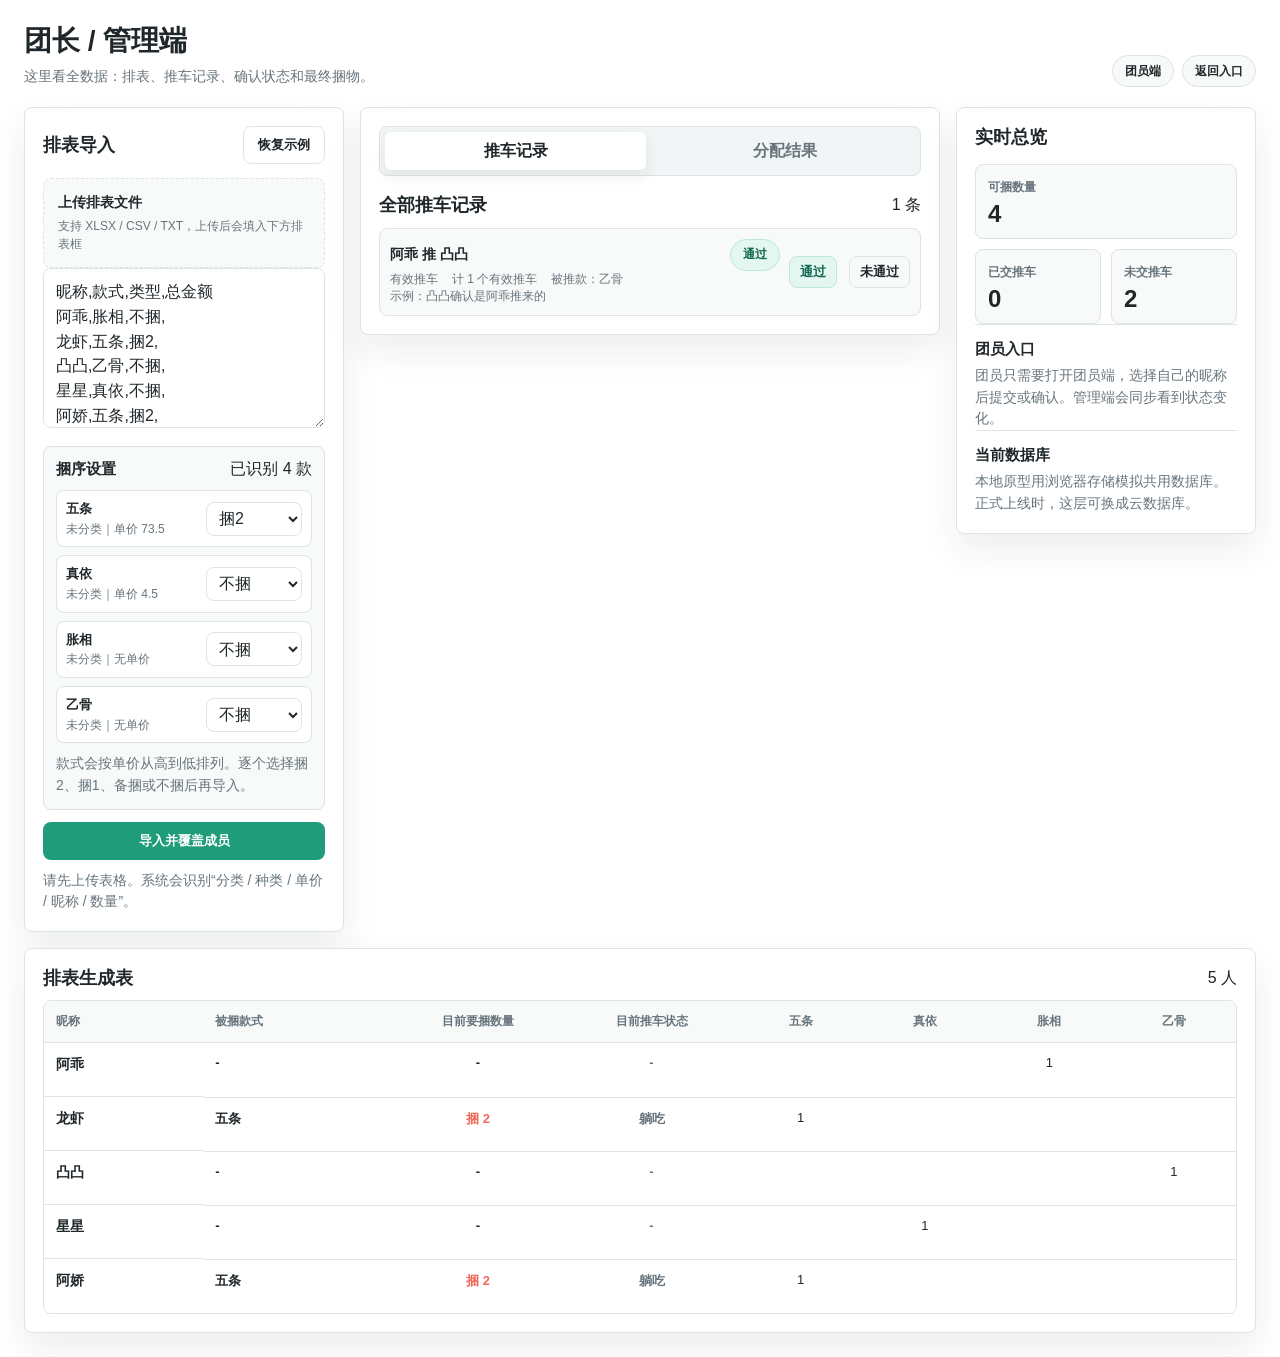
==== admin.html @ e3d5a46f "推车算捆1" ====
<!doctype html>
<html lang="zh-CN">
  <head>
    <meta charset="UTF-8" />
    <meta name="viewport" content="width=device-width, initial-scale=1.0" />
    <title>团长端 - 推车管理</title>
    <link rel="stylesheet" href="styles.css" />
  </head>
  <body>
    <div class="app-shell">
      <header class="topbar">
        <div>
          <h1>团长 / 管理端</h1>
          <p>这里看全数据：排表、推车记录、确认状态和最终捆物。</p>
        </div>
        <nav class="top-actions" aria-label="页面入口">
          <a class="ghost-link" href="member.html">团员端</a>
          <a class="ghost-link" href="index.html">返回入口</a>
        </nav>
      </header>

      <main class="admin-grid">
        <aside class="panel import-panel">
          <div class="panel-head">
            <h2>排表导入</h2>
            <button class="ghost-button" id="loadDemoBtn" type="button">恢复示例</button>
          </div>
          <label class="upload-box" for="rosterFile">
            <strong>上传排表文件</strong>
            <span id="fileName">支持 XLSX / CSV / TXT，上传后会填入下方排表框</span>
            <input id="rosterFile" type="file" accept=".xlsx,.csv,.txt,application/vnd.openxmlformats-officedocument.spreadsheetml.sheet,text/csv,text/plain" />
          </label>
          <textarea class="hidden-input" id="rosterInput" spellcheck="false"></textarea>
          <section class="keyword-panel" id="itemRulePanel" aria-label="捆序设置">
            <div class="section-title">
              <h3>捆序设置</h3>
              <span id="itemRuleSummary">上传表格后自动识别</span>
            </div>
            <div class="item-rule-list" id="itemRuleList"></div>
            <p class="hint">款式会按单价从高到低排列。逐个选择捆2、捆1、备捆或不捆后再导入。</p>
          </section>
          <button class="primary-button" id="importBtn" type="button">导入并覆盖成员</button>
          <p class="hint">请先上传表格。系统会识别“分类 / 种类 / 单价 / 昵称 / 数量”。</p>

        </aside>

        <section class="panel main-panel">
          <div class="tabs" role="tablist" aria-label="管理页切换">
            <button class="tab active" data-tab="records" type="button">推车记录</button>
            <button class="tab" data-tab="allocation" type="button">分配结果</button>
          </div>

          <section class="tab-page active" id="recordsPage">
            <div class="section-title">
              <h2>全部推车记录</h2>
              <span id="recordCount">0 条</span>
            </div>
            <div class="record-list wide-list" id="recordList"></div>
          </section>

          <section class="tab-page" id="allocationPage">
            <div class="allocation-toolbar">
              <div>
                <h2>最终捆物表</h2>
                <p>只算捆物数量，不改变原排谷优先级。</p>
              </div>
              <div class="toolbar-actions">
                <button class="ghost-button" id="copyBtn" type="button">复制结果</button>
                <button class="ghost-button" id="downloadBtn" type="button">下载 CSV</button>
              </div>
            </div>
            <div class="table-wrap">
              <table>
                <thead>
                  <tr>
                    <th>成员</th>
                    <th>吃款</th>
                    <th>捆序</th>
                    <th>有效减免</th>
                    <th>最终捆物</th>
                    <th>状态</th>
                  </tr>
                </thead>
                <tbody id="allocationBody"></tbody>
              </table>
            </div>
          </section>
        </section>

        <aside class="panel summary-panel">
          <h2>实时总览</h2>
          <div class="stat-grid">
            <div class="stat stat-wide">
              <span>可捆数量</span>
              <strong id="hotCount">0</strong>
            </div>
            <div class="stat">
              <span>已交推车</span>
              <strong id="confirmedCount">0</strong>
            </div>
            <div class="stat">
              <span>未交推车</span>
              <strong id="pendingCount">0</strong>
            </div>
          </div>

          <section class="explain">
            <h3>团员入口</h3>
            <p>团员只需要打开团员端，选择自己的昵称后提交或确认。管理端会同步看到状态变化。</p>
          </section>

          <section class="explain">
            <h3>当前数据库</h3>
            <p>本地原型用浏览器存储模拟共用数据库。正式上线时，这层可换成云数据库。</p>
          </section>
        </aside>

        <section class="panel roster-panel">
          <div class="section-title">
            <h2>排表生成表</h2>
            <span id="memberCount">0 人</span>
          </div>
          <div class="member-list" id="memberList"></div>
        </section>
      </main>
    </div>

    <div class="toast" id="toast" role="status" aria-live="polite"></div>
    <script src="db.js"></script>
    <script src="admin.js"></script>
  </body>
</html>
---- styles.css ----
:root {
  color-scheme: light;
  --bg: #ffffff;
  --surface: #ffffff;
  --surface-strong: #f7faf9;
  --ink: #20272b;
  --muted: #68747c;
  --line: #dce5e3;
  --mint: #1f9d7a;
  --mint-soft: #e4f6f0;
  --coral: #ef6a5b;
  --coral-soft: #fff0ed;
  --lavender-soft: #f1edff;
  --gray-soft: #f2f5f5;
  --shadow: 0 16px 36px rgba(26, 42, 51, 0.08);
  --radius: 8px;
}

* {
  box-sizing: border-box;
}

body {
  margin: 0;
  min-width: 320px;
  background: var(--bg);
  color: var(--ink);
  font-family:
    "Microsoft YaHei UI", "Microsoft YaHei", "PingFang SC", "Noto Sans CJK SC",
    Arial, sans-serif;
}

a {
  color: inherit;
  text-decoration: none;
}

button,
input,
select,
textarea {
  font: inherit;
}

button {
  cursor: pointer;
}

h1,
h2,
h3,
p {
  margin: 0;
}

h1 {
  font-size: 28px;
  line-height: 1.2;
  font-weight: 800;
}

h2 {
  font-size: 18px;
  line-height: 1.3;
}

h3 {
  font-size: 15px;
  line-height: 1.35;
}

.entry-shell,
.app-shell {
  min-height: 100vh;
  padding: 24px;
}

.entry-shell {
  max-width: 1040px;
  margin: 0 auto;
  display: grid;
  align-content: center;
  gap: 22px;
}

.entry-hero,
.topbar {
  display: flex;
  align-items: flex-end;
  justify-content: space-between;
  gap: 20px;
}

.entry-hero p,
.topbar p,
.allocation-toolbar p,
.hint,
.explain p,
.entry-card small,
.summary-card p {
  color: var(--muted);
  font-size: 14px;
  line-height: 1.55;
}

.entry-hero p,
.topbar p {
  margin-top: 8px;
}

.entry-grid {
  display: grid;
  grid-template-columns: 1fr 1fr;
  gap: 16px;
}

.entry-card {
  display: grid;
  gap: 12px;
  min-height: 220px;
  align-content: start;
  border: 1px solid var(--line);
  border-radius: var(--radius);
  background: var(--surface);
  box-shadow: var(--shadow);
  padding: 24px;
}

.entry-card strong {
  font-size: 24px;
}

.entry-icon {
  display: inline-grid;
  place-items: center;
  width: 48px;
  height: 48px;
  border-radius: var(--radius);
  color: #fff;
  font-weight: 900;
}

.entry-card.admin .entry-icon {
  background: var(--mint);
}

.entry-card.member .entry-icon {
  background: var(--coral);
}

.topbar {
  margin: 0 auto 20px;
  max-width: 1440px;
}

.compact-shell .topbar {
  max-width: 980px;
}

.top-actions,
.rule-strip {
  display: flex;
  flex-wrap: wrap;
  justify-content: flex-end;
  gap: 8px;
}

.ghost-link,
.rule-strip span,
.tag,
.status {
  display: inline-flex;
  align-items: center;
  min-height: 32px;
  border-radius: 999px;
  padding: 6px 12px;
  border: 1px solid var(--line);
  background: var(--surface-strong);
  color: var(--ink);
  font-size: 12px;
  font-weight: 800;
  white-space: nowrap;
}

.admin-grid {
  display: grid;
  grid-template-columns: minmax(260px, 320px) minmax(560px, 1fr) minmax(240px, 300px);
  gap: 16px;
  max-width: 1440px;
  margin: 0 auto;
  align-items: start;
}

.member-grid {
  display: grid;
  grid-template-columns: minmax(260px, 340px) minmax(420px, 1fr);
  gap: 16px;
  max-width: 980px;
  margin: 0 auto;
  align-items: start;
}

.panel {
  border: 1px solid var(--line);
  border-radius: var(--radius);
  background: var(--surface);
  box-shadow: var(--shadow);
  padding: 18px;
}

.main-panel {
  min-width: 0;
}

.panel-head,
.section-title,
.allocation-toolbar,
.toolbar-actions,
.record-top,
.record-meta,
.record-actions {
  display: flex;
  align-items: center;
  justify-content: space-between;
  gap: 12px;
}

.field {
  display: grid;
  gap: 7px;
}

.upload-box,
.keyword-panel,
.proof-upload {
  margin-top: 14px;
}

.upload-box,
.proof-upload {
  position: relative;
  display: grid;
  gap: 6px;
  border: 1px dashed var(--line);
  border-radius: var(--radius);
  background: var(--surface-strong);
  padding: 14px;
  cursor: pointer;
}

.upload-box strong,
.proof-upload strong {
  font-size: 14px;
  line-height: 1.35;
}

.upload-box span,
.proof-upload span {
  color: var(--muted);
  font-size: 12px;
  line-height: 1.45;
}

.upload-box input,
.proof-upload input {
  position: absolute;
  inset: 0;
  opacity: 0;
  cursor: pointer;
}

.proof-upload.wide {
  grid-column: 1 / -1;
  margin-top: 0;
}

.is-hidden {
  display: none;
}

.keyword-panel {
  border: 1px solid var(--line);
  border-radius: var(--radius);
  background: var(--surface-strong);
  padding: 12px;
}

.keyword-grid {
  display: grid;
  grid-template-columns: 1fr;
  gap: 10px;
  margin-top: 10px;
}

.item-rule-list {
  display: grid;
  gap: 8px;
  margin-top: 10px;
  max-height: 280px;
  overflow: auto;
}

.item-rule-row {
  display: grid;
  grid-template-columns: minmax(0, 1fr) 96px;
  gap: 8px;
  align-items: center;
  border: 1px solid var(--line);
  border-radius: var(--radius);
  background: #fff;
  padding: 9px;
}

.item-rule-row strong {
  display: block;
  font-size: 13px;
  line-height: 1.35;
}

.item-rule-row span {
  display: block;
  margin-top: 3px;
  color: var(--muted);
  font-size: 12px;
  line-height: 1.4;
}

.item-rule-row select {
  min-height: 34px;
  padding: 0 8px;
}

.field span {
  color: var(--muted);
  font-size: 12px;
  font-weight: 800;
}

textarea,
input,
select {
  width: 100%;
  border: 1px solid var(--line);
  border-radius: var(--radius);
  background: #fff;
  color: var(--ink);
  outline: none;
  transition:
    border-color 160ms ease,
    box-shadow 160ms ease;
}

textarea {
  min-height: 160px;
  resize: vertical;
  padding: 11px 12px;
  line-height: 1.55;
}

input,
select {
  min-height: 42px;
  padding: 0 12px;
}

textarea:focus,
input:focus,
select:focus {
  border-color: var(--mint);
  box-shadow: 0 0 0 3px rgba(31, 157, 122, 0.12);
}

.primary-button,
.ghost-button,
.mini-button {
  min-height: 38px;
  border-radius: var(--radius);
  border: 1px solid transparent;
  padding: 0 14px;
  font-size: 13px;
  font-weight: 800;
}

.primary-button {
  width: 100%;
  margin-top: 12px;
  background: var(--mint);
  color: #fff;
}

.ghost-button {
  background: #fff;
  border-color: var(--line);
  color: var(--ink);
}

.mini-button {
  min-height: 32px;
  padding: 0 10px;
  background: var(--surface-strong);
  border-color: var(--line);
  color: var(--ink);
}

.mini-button.confirm {
  background: var(--mint-soft);
  border-color: #bfe8dc;
  color: #12664f;
}

.mini-button.reject {
  background: var(--coral-soft);
  border-color: #ffd1ca;
  color: #9f3227;
}

.hint {
  margin-top: 10px;
}

.member-section,
.summary-panel section,
.member-grid .panel:nth-child(n + 3) {
  margin-top: 0;
}

.roster-panel {
  grid-column: 1 / -1;
}

.member-list,
.record-list {
  display: grid;
  gap: 8px;
  margin-top: 10px;
}

.member-group {
  display: grid;
  gap: 8px;
}

.member-group + .member-group {
  margin-top: 12px;
}

.member-group-title {
  display: flex;
  align-items: center;
  justify-content: space-between;
  gap: 8px;
  padding-top: 4px;
}

.member-group-title small {
  color: var(--muted);
  font-size: 12px;
  font-weight: 800;
}

.roster-sheet-wrap {
  overflow: auto;
  border: 1px solid var(--line);
  border-radius: var(--radius);
}

.roster-sheet {
  min-width: 1180px;
  table-layout: auto;
}

.roster-sheet th {
  vertical-align: middle;
}

.roster-sheet th small {
  margin-left: 8px;
  color: var(--muted);
  font-size: 12px;
  font-weight: 800;
}

.roster-sheet td {
  vertical-align: top;
  height: 54px;
}

.roster-matrix th,
.roster-matrix td {
  min-width: 86px;
  text-align: center;
}

.roster-matrix th:first-child,
.roster-matrix td:first-child {
  min-width: 110px;
  text-align: left;
}

.roster-matrix th:nth-child(2),
.roster-matrix td:nth-child(2) {
  min-width: 130px;
  text-align: left;
}

.roster-matrix th:nth-child(3),
.roster-matrix td:nth-child(3) {
  min-width: 120px;
  text-align: center;
}

.roster-matrix th:nth-child(4),
.roster-matrix td:nth-child(4) {
  min-width: 120px;
  text-align: center;
}

.name-cell {
  display: grid;
  gap: 5px;
}

.name-cell strong {
  font-size: 14px;
  line-height: 1.3;
}

.name-cell .tag {
  width: fit-content;
  min-height: 24px;
  padding: 3px 8px;
}

.name-cell em {
  width: fit-content;
  font-style: normal;
  font-size: 12px;
  font-weight: 900;
}

.amount-cell,
.quantity-cell,
.bundle-cell,
.push-status-cell {
  font-variant-numeric: tabular-nums;
}

.bundle-cell,
.push-status-cell {
  font-weight: 900;
}

.hot-reason-cell {
  color: var(--ink);
  font-weight: 800;
  white-space: normal;
}

.push-status-cell {
  color: var(--muted);
}

.sheet-person {
  display: grid;
  gap: 4px;
}

.sheet-person strong {
  font-size: 14px;
  line-height: 1.35;
}

.sheet-person span,
.sheet-empty {
  color: var(--muted);
  font-size: 12px;
  line-height: 1.4;
}

.sheet-person em {
  width: fit-content;
  font-style: normal;
  font-size: 12px;
  font-weight: 900;
}

.member-row,
.record-card,
.summary-card {
  border: 1px solid var(--line);
  border-radius: var(--radius);
  background: var(--surface-strong);
  padding: 10px;
}

.member-row {
  display: flex;
  align-items: center;
  justify-content: space-between;
  gap: 8px;
}

.member-main {
  min-width: 0;
}

.member-main strong,
.record-top strong,
.summary-card strong {
  display: block;
  font-size: 14px;
  line-height: 1.35;
}

.member-main span,
.record-card p,
.record-meta {
  color: var(--muted);
  font-size: 12px;
  line-height: 1.45;
}

.tag.hot {
  background: var(--coral-soft);
  border-color: #ffd1ca;
  color: #a33b30;
}

.tag.bind-one {
  background: #fff8df;
  border-color: #f2df9d;
  color: #76600f;
}

.tag.backup {
  background: var(--lavender-soft);
  border-color: #d9d1ff;
  color: #5b4fc7;
}

.tag.cold {
  background: var(--mint-soft);
  border-color: #cceee4;
  color: #12664f;
}

.tag.normal {
  background: #eef1f7;
  border-color: #dde2ee;
  color: #475067;
}

.tabs {
  display: grid;
  grid-template-columns: 1fr 1fr;
  gap: 8px;
  margin-bottom: 18px;
  padding: 5px;
  border: 1px solid var(--line);
  border-radius: var(--radius);
  background: var(--gray-soft);
}

.tab {
  min-height: 38px;
  border: 0;
  border-radius: 6px;
  background: transparent;
  color: var(--muted);
  font-weight: 850;
}

.tab.active {
  background: #fff;
  color: var(--ink);
  box-shadow: 0 6px 16px rgba(21, 40, 45, 0.08);
}

.tab-page {
  display: none;
}

.tab-page.active {
  display: block;
}

.form-grid {
  display: grid;
  grid-template-columns: repeat(2, minmax(0, 1fr));
  gap: 12px;
}

.field.wide {
  grid-column: 1 / -1;
}

.record-card {
  display: grid;
  gap: 9px;
}

.record-row-card {
  grid-template-columns: minmax(0, 1fr) auto;
  align-items: center;
}

.record-actions {
  justify-content: flex-start;
  flex-wrap: wrap;
}

.record-meta-inline {
  justify-content: flex-start;
  flex-wrap: wrap;
  gap: 14px;
}

.status.pending {
  background: #fff8df;
  border-color: #f2df9d;
  color: #76600f;
}

.status.confirmed {
  background: var(--mint-soft);
  border-color: #bfe8dc;
  color: #12664f;
}

.status.invalid {
  background: #eef1f7;
  border-color: #dde2ee;
  color: #475067;
}

.status.disputed {
  background: var(--lavender-soft);
  border-color: #d9d1ff;
  color: #5b4fc7;
}

.table-wrap {
  overflow: auto;
  border: 1px solid var(--line);
  border-radius: var(--radius);
  margin-top: 14px;
}

table {
  width: 100%;
  border-collapse: collapse;
  min-width: 620px;
  background: #fff;
}

th,
td {
  border-bottom: 1px solid var(--line);
  padding: 12px;
  text-align: left;
  font-size: 13px;
  white-space: nowrap;
}

th {
  background: var(--surface-strong);
  color: var(--muted);
  font-size: 12px;
  font-weight: 850;
}

tr:last-child td {
  border-bottom: 0;
}

.bundle-zero {
  color: var(--mint);
  font-weight: 900;
}

.bundle-two {
  color: var(--coral);
  font-weight: 900;
}

.stat-grid {
  display: grid;
  grid-template-columns: 1fr 1fr;
  gap: 10px;
  margin-top: 14px;
}

.stat {
  border: 1px solid var(--line);
  border-radius: var(--radius);
  background: var(--surface-strong);
  padding: 12px;
}

.stat-wide {
  grid-column: 1 / -1;
}

.stat span {
  color: var(--muted);
  font-size: 12px;
  font-weight: 800;
}

.stat strong {
  display: block;
  margin-top: 6px;
  font-size: 24px;
  line-height: 1;
}

.explain {
  border-top: 1px solid var(--line);
  margin-top: 18px;
  padding-top: 14px;
}

.explain p,
.summary-card p {
  margin-top: 6px;
}

.my-summary {
  margin-top: 12px;
}

.summary-card {
  display: grid;
  gap: 6px;
}

.proof-thumb {
  display: flex;
  align-items: center;
  gap: 8px;
  width: fit-content;
  max-width: 100%;
  border: 1px solid var(--line);
  border-radius: var(--radius);
  background: #fff;
  padding: 6px 8px;
  color: var(--muted);
  font-size: 12px;
  font-weight: 800;
}

.proof-thumb img {
  width: 44px;
  height: 44px;
  border-radius: 6px;
  object-fit: cover;
}

.empty {
  border: 1px dashed var(--line);
  border-radius: var(--radius);
  padding: 18px;
  color: var(--muted);
  background: var(--surface-strong);
  text-align: center;
  font-size: 13px;
}

.toast {
  position: fixed;
  left: 50%;
  bottom: 22px;
  transform: translateX(-50%) translateY(16px);
  min-width: 220px;
  max-width: min(480px, calc(100vw - 32px));
  border-radius: var(--radius);
  padding: 12px 14px;
  background: #20272b;
  color: #fff;
  box-shadow: var(--shadow);
  font-size: 13px;
  opacity: 0;
  pointer-events: none;
  transition:
    opacity 180ms ease,
    transform 180ms ease;
}

.toast.show {
  opacity: 1;
  transform: translateX(-50%) translateY(0);
}

@media (max-width: 1120px) {
  .admin-grid {
    grid-template-columns: 300px 1fr;
  }

  .summary-panel {
    grid-column: 1 / -1;
  }
}

@media (max-width: 820px) {
  .entry-shell,
  .app-shell {
    padding: 14px;
  }

  .entry-hero,
  .topbar {
    display: grid;
  }

  .entry-grid,
  .admin-grid,
  .member-grid,
  .form-grid,
  .record-row-card {
    grid-template-columns: 1fr;
  }

  .top-actions,
  .rule-strip {
    justify-content: flex-start;
  }
}
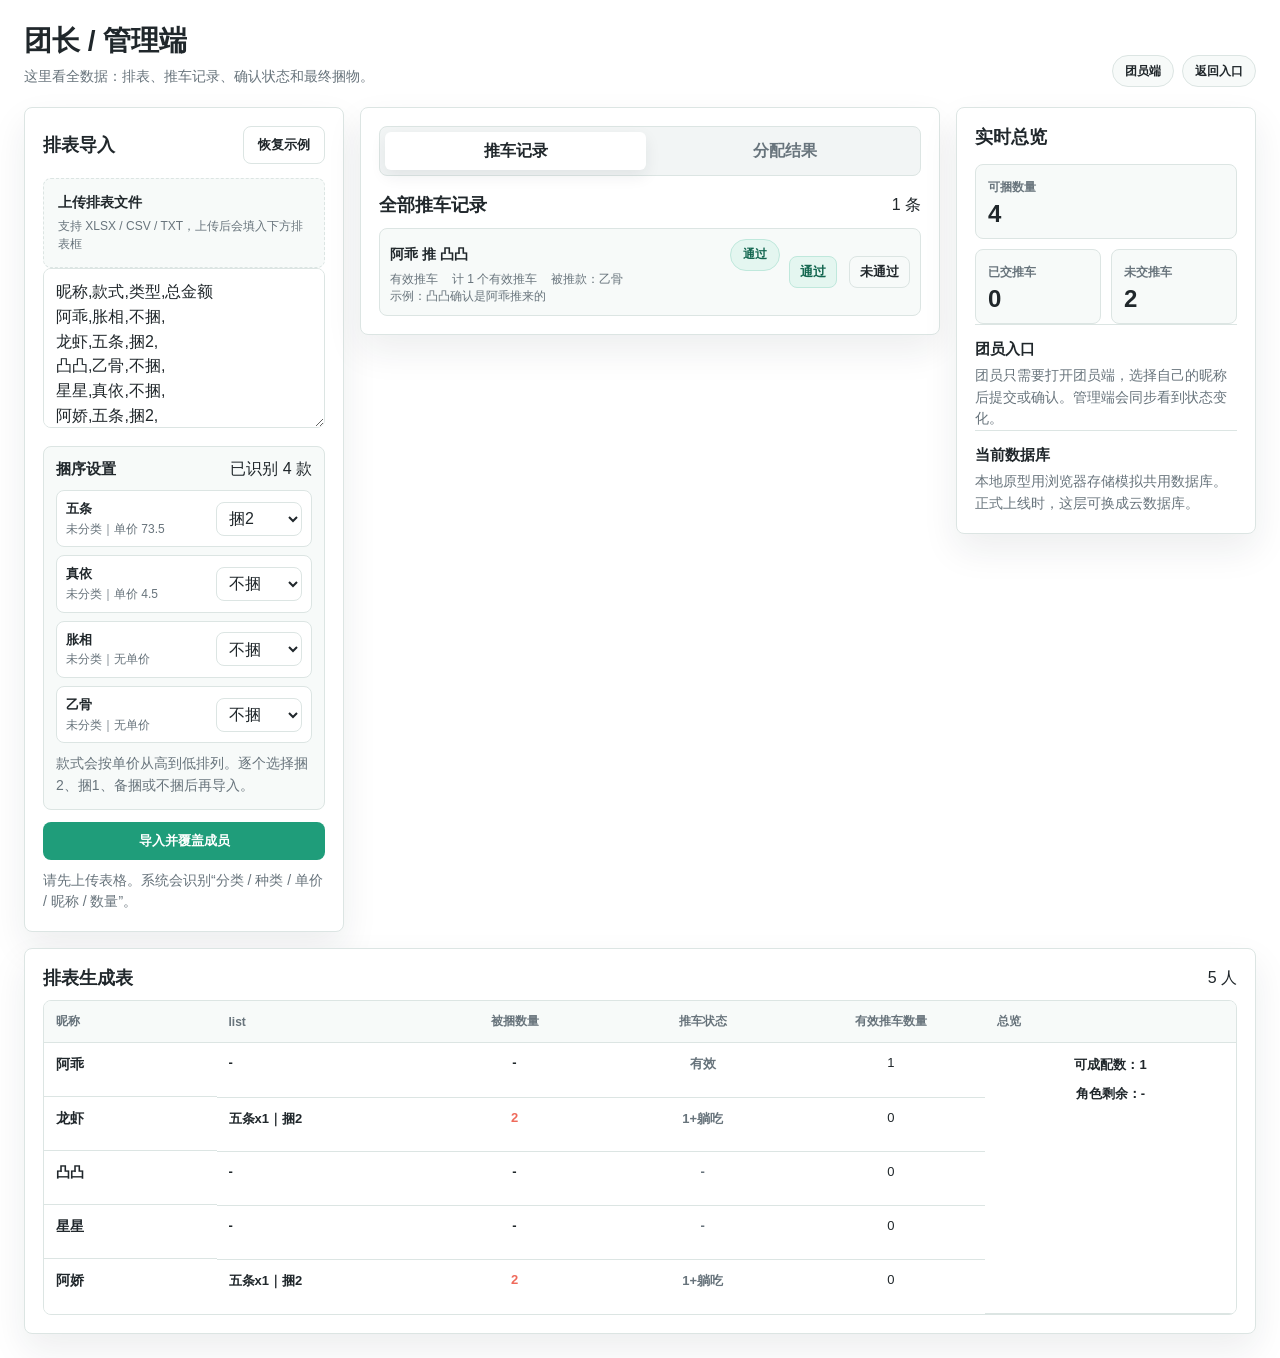
==== commit 2b983648: "2次测试" ====
--- a/admin.html
+++ b/admin.html
@@ -62,11 +62,13 @@
             <div class="allocation-toolbar">
               <div>
                 <h2>最终捆物表</h2>
-                <p>只算捆物数量，不改变原排谷优先级。</p>
               </div>
               <div class="toolbar-actions">
-                <button class="ghost-button" id="copyBtn" type="button">复制结果</button>
-                <button class="ghost-button" id="downloadBtn" type="button">下载 CSV</button>
+                <fieldset class="allocation-filter" aria-label="筛选捆序">
+                  <label><input data-allocation-filter="捆2" type="checkbox" checked /> 捆2</label>
+                  <label><input data-allocation-filter="捆1" type="checkbox" checked /> 捆1</label>
+                  <label><input data-allocation-filter="备捆" type="checkbox" checked /> 备捆</label>
+                </fieldset>
               </div>
             </div>
             <div class="table-wrap">
@@ -76,8 +78,8 @@
                     <th>成员</th>
                     <th>吃款</th>
                     <th>捆序</th>
-                    <th>有效减免</th>
-                    <th>最终捆物</th>
+                    <th>有效推车数量</th>
+                    <th>捆物剩余</th>
                     <th>状态</th>
                   </tr>
                 </thead>
--- a/styles.css
+++ b/styles.css
@@ -230,6 +230,43 @@
   gap: 7px;
 }
 
+.allocation-filter {
+  display: flex;
+  flex-wrap: wrap;
+  align-items: center;
+  gap: 8px;
+  margin: 0;
+  padding: 0;
+  border: 0;
+}
+
+.allocation-filter legend {
+  margin-right: 2px;
+  color: var(--muted);
+  font-size: 12px;
+  font-weight: 800;
+}
+
+.allocation-filter label {
+  display: inline-flex;
+  align-items: center;
+  gap: 6px;
+  min-height: 38px;
+  border: 1px solid var(--line);
+  border-radius: var(--radius);
+  background: #fff;
+  padding: 0 10px;
+  font-size: 13px;
+  font-weight: 800;
+  white-space: nowrap;
+}
+
+.allocation-filter input {
+  width: 16px;
+  min-height: 16px;
+  accent-color: var(--mint);
+}
+
 .upload-box,
 .keyword-panel,
 .proof-upload {
@@ -302,7 +339,7 @@
 
 .item-rule-row {
   display: grid;
-  grid-template-columns: minmax(0, 1fr) 96px;
+  grid-template-columns: minmax(0, 1fr) 86px;
   gap: 8px;
   align-items: center;
   border: 1px solid var(--line);
@@ -465,7 +502,7 @@
 }
 
 .roster-sheet {
-  min-width: 1180px;
+  min-width: 920px;
   table-layout: auto;
 }
 
@@ -513,6 +550,18 @@
 .roster-matrix td:nth-child(4) {
   min-width: 120px;
   text-align: center;
+}
+
+.roster-matrix th:nth-child(5),
+.roster-matrix td:nth-child(5) {
+  min-width: 120px;
+  text-align: center;
+}
+
+.roster-matrix th:nth-child(6),
+.roster-matrix td:nth-child(6) {
+  min-width: 160px;
+  text-align: left;
 }
 
 .name-cell {
@@ -554,6 +603,26 @@
   color: var(--ink);
   font-weight: 800;
   white-space: normal;
+}
+
+.remaining-role-cell {
+  color: var(--ink);
+  font-weight: 800;
+  text-align: center;
+  vertical-align: top;
+  white-space: normal;
+}
+
+.overview-block {
+  display: grid;
+  gap: 8px;
+  justify-items: center;
+  line-height: 1.55;
+}
+
+.overview-block strong,
+.overview-block span {
+  display: block;
 }
 
 .push-status-cell {
@@ -864,6 +933,11 @@
   background: var(--surface-strong);
   text-align: center;
   font-size: 13px;
+}
+
+.empty-table-cell {
+  color: var(--muted);
+  text-align: center;
 }
 
 .toast {
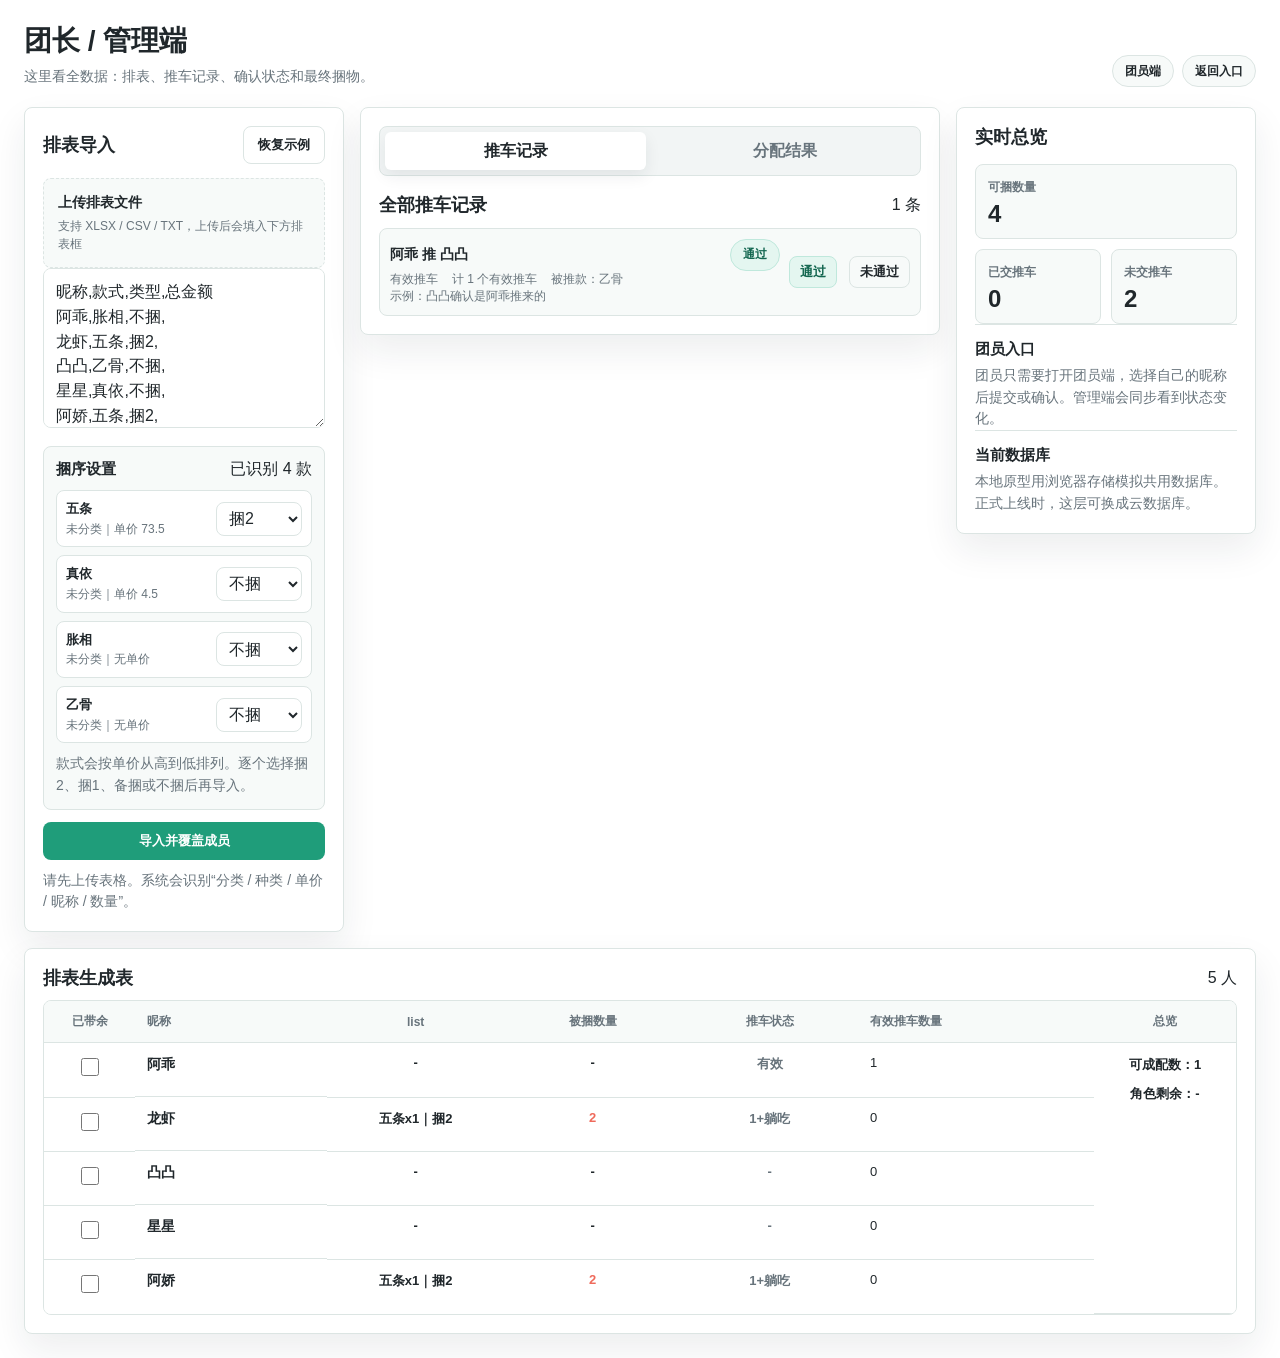
==== commit 504de363: "草案3" ====
--- a/admin.html
+++ b/admin.html
@@ -69,6 +69,7 @@
                   <label><input data-allocation-filter="捆1" type="checkbox" checked /> 捆1</label>
                   <label><input data-allocation-filter="备捆" type="checkbox" checked /> 备捆</label>
                 </fieldset>
+                <button class="mini-button assign-button" id="allocationAssignBtn" type="button">上捆</button>
               </div>
             </div>
             <div class="table-wrap">
@@ -79,8 +80,8 @@
                     <th>吃款</th>
                     <th>捆序</th>
                     <th>有效推车数量</th>
+                    <th>状态</th>
                     <th>捆物剩余</th>
-                    <th>状态</th>
                   </tr>
                 </thead>
                 <tbody id="allocationBody"></tbody>
--- a/styles.css
+++ b/styles.css
@@ -530,8 +530,20 @@
 
 .roster-matrix th:first-child,
 .roster-matrix td:first-child {
+  min-width: 62px;
+  text-align: center;
+}
+
+.roster-matrix th:nth-child(2),
+.roster-matrix td:nth-child(2) {
   min-width: 110px;
   text-align: left;
+}
+
+.exclude-cell input {
+  width: 18px;
+  min-height: 18px;
+  accent-color: var(--mint);
 }
 
 .roster-matrix th:nth-child(2),
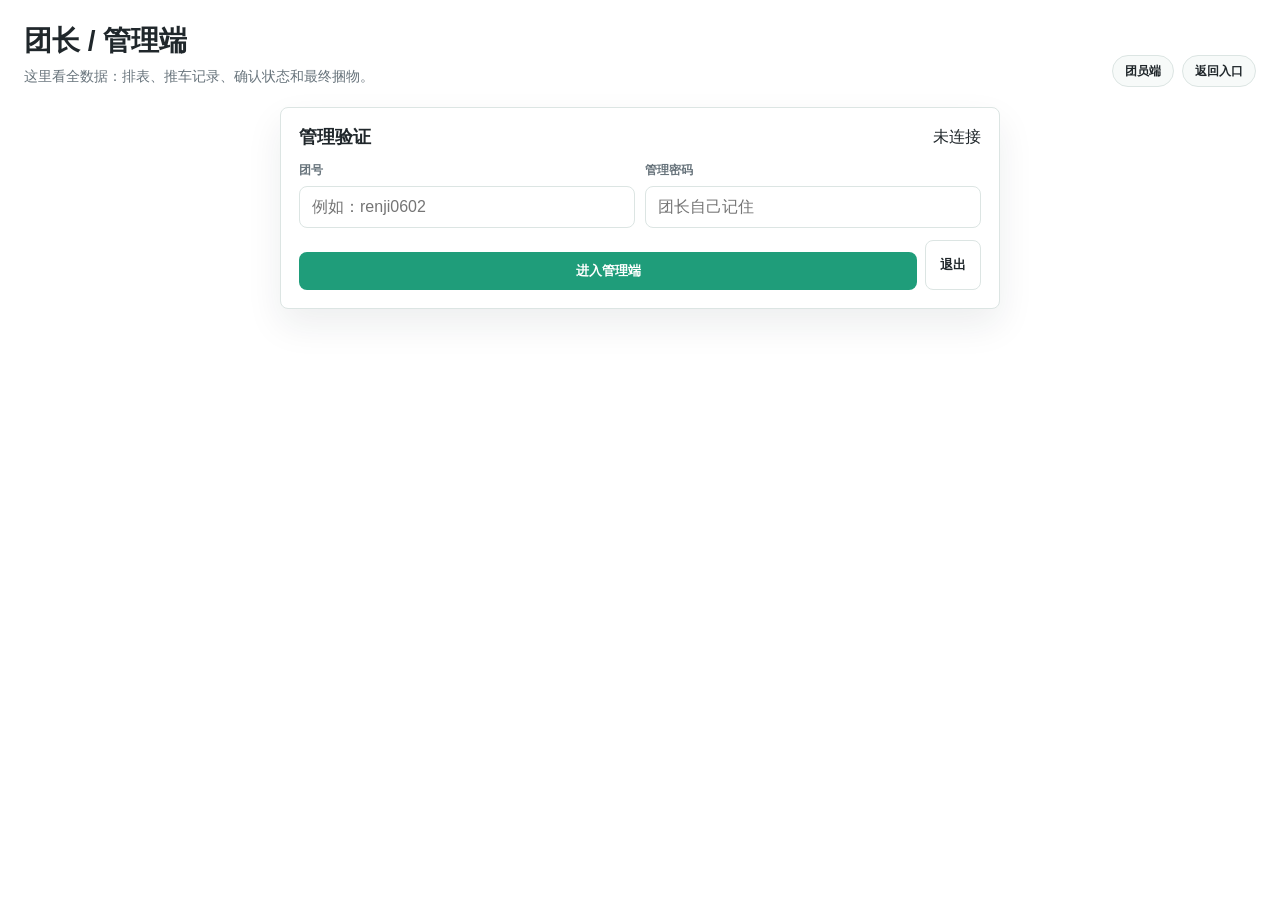
==== commit ce947117: "云数据库" ====
--- a/admin.html
+++ b/admin.html
@@ -19,7 +19,28 @@
         </nav>
       </header>
 
-      <main class="admin-grid">
+      <section class="panel admin-gate" id="adminGate">
+        <div class="section-title">
+          <h2>管理验证</h2>
+          <span id="cloudStatus">未连接</span>
+        </div>
+        <div class="gate-grid">
+          <label class="field">
+            <span>团号</span>
+            <input id="cloudGroupCode" type="text" placeholder="例如：renji0602" autocomplete="off" />
+          </label>
+          <label class="field">
+            <span>管理密码</span>
+            <input id="cloudAdminPin" type="password" placeholder="团长自己记住" autocomplete="off" />
+          </label>
+        </div>
+        <div class="cloud-actions">
+          <button class="primary-button" id="cloudConnectBtn" type="button">进入管理端</button>
+          <button class="ghost-button" id="cloudDisconnectBtn" type="button">退出</button>
+        </div>
+      </section>
+
+      <main class="admin-grid is-hidden" id="adminContent">
         <aside class="panel import-panel">
           <div class="panel-head">
             <h2>排表导入</h2>
@@ -114,7 +135,7 @@
 
           <section class="explain">
             <h3>当前数据库</h3>
-            <p>本地原型用浏览器存储模拟共用数据库。正式上线时，这层可换成云数据库。</p>
+            <p>连接云同步后，团长端和团员端会使用同一个团号下的数据。</p>
           </section>
         </aside>
 
--- a/styles.css
+++ b/styles.css
@@ -230,6 +230,38 @@
   gap: 7px;
 }
 
+.cloud-panel {
+  display: grid;
+  gap: 10px;
+  margin-bottom: 16px;
+  border: 1px solid var(--line);
+  border-radius: var(--radius);
+  background: var(--surface-strong);
+  padding: 12px;
+}
+
+.member-cloud {
+  margin-bottom: 18px;
+}
+
+.cloud-actions {
+  display: grid;
+  grid-template-columns: 1fr auto;
+  gap: 8px;
+}
+
+.admin-gate {
+  max-width: 720px;
+  margin: 0 auto 16px;
+}
+
+.gate-grid {
+  display: grid;
+  grid-template-columns: 1fr 1fr;
+  gap: 10px;
+  margin: 12px 0;
+}
+
 .allocation-filter {
   display: flex;
   flex-wrap: wrap;
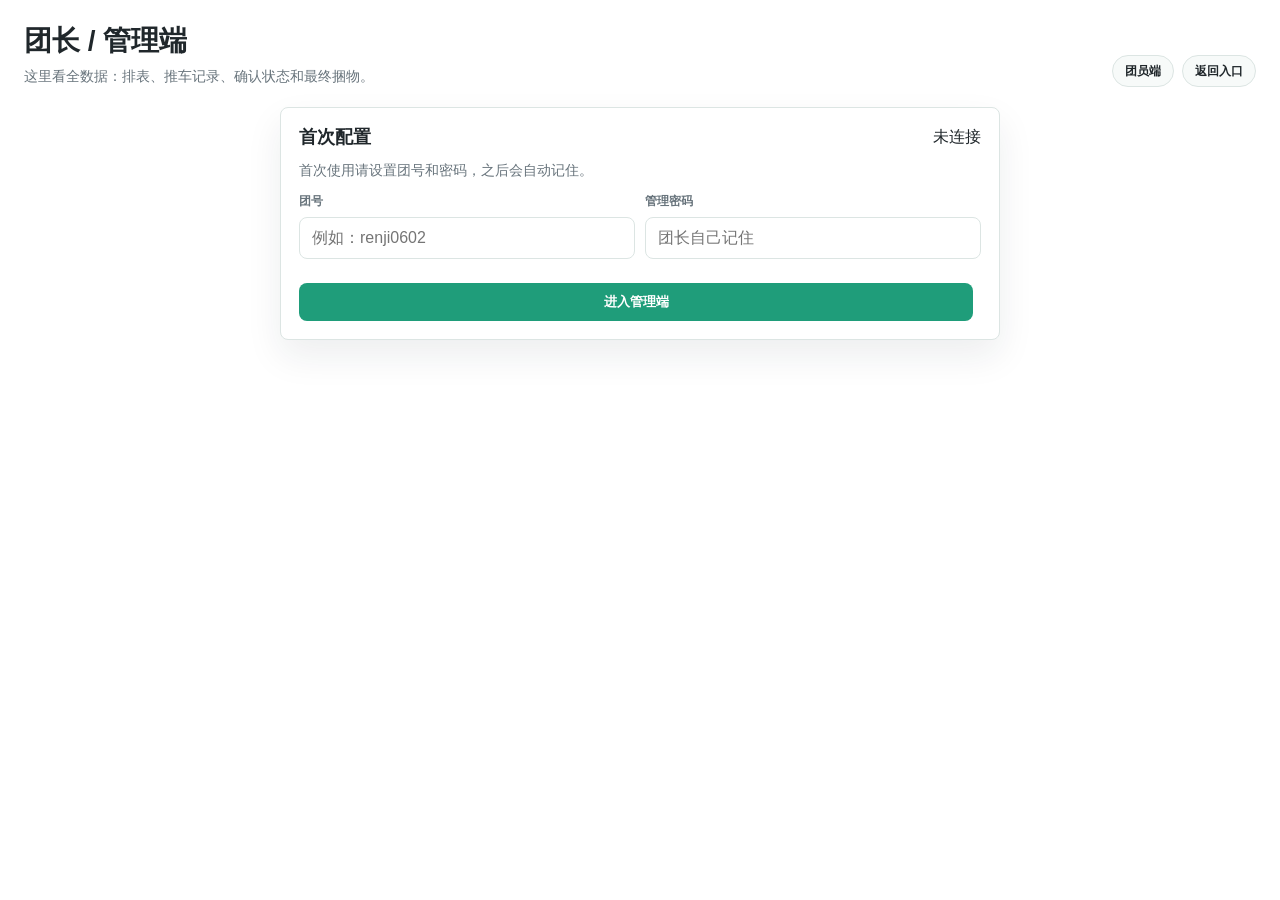
==== commit d1224774: "feat: 自建后端部署 - 图片文件存储、免连接自动登录、编辑删除记录、多项UX优化 - 切换到自建 Node.js 后端 (/car-api) - 图片改为服务器文件存储，支持大图上传（50MB）" ====
--- a/admin.html
+++ b/admin.html
@@ -19,28 +19,56 @@
         </nav>
       </header>
 
-      <section class="panel admin-gate" id="adminGate">
-        <div class="section-title">
-          <h2>管理验证</h2>
-          <span id="cloudStatus">未连接</span>
-        </div>
-        <div class="gate-grid">
-          <label class="field">
-            <span>团号</span>
-            <input id="cloudGroupCode" type="text" placeholder="例如：renji0602" autocomplete="off" />
-          </label>
-          <label class="field">
-            <span>管理密码</span>
-            <input id="cloudAdminPin" type="password" placeholder="团长自己记住" autocomplete="off" />
-          </label>
-        </div>
-        <div class="cloud-actions">
-          <button class="primary-button" id="cloudConnectBtn" type="button">进入管理端</button>
-          <button class="ghost-button" id="cloudDisconnectBtn" type="button">退出</button>
-        </div>
+      <div id="adminGateWrap">
+        <section class="panel admin-gate" id="adminGate">
+          <div class="section-title">
+            <h2>首次配置</h2>
+            <span id="cloudStatus">未连接</span>
+          </div>
+          <p class="hint" style="margin-bottom:12px">首次使用请设置团号和密码，之后会自动记住。</p>
+          <div class="gate-grid">
+            <label class="field">
+              <span>团号</span>
+              <input id="cloudGroupCode" type="text" placeholder="例如：renji0602" autocomplete="off" />
+            </label>
+            <label class="field">
+              <span>管理密码</span>
+              <input id="cloudAdminPin" type="password" placeholder="团长自己记住" autocomplete="off" />
+            </label>
+          </div>
+          <div class="cloud-actions">
+            <button class="primary-button" id="cloudConnectBtn" type="button">进入管理端</button>
+          </div>
+        </section>
+      </div>
+
+      <section class="panel admin-gate is-hidden" id="adminConnectedBar" style="text-align:center;padding:12px 18px">
+        <span style="margin-right:12px">当前团号：<strong id="connectedGroupLabel"></strong></span>
+        <button class="ghost-button" id="adminSwitchBtn" type="button" style="margin-right:6px">切换</button>
+        <button class="ghost-button danger-button" id="adminExitBtn" type="button">退出</button>
       </section>
 
       <main class="admin-grid is-hidden" id="adminContent">
+        <section class="panel box-panel">
+          <div class="section-title">
+            <h2>盲盒项目</h2>
+            <span id="boxCount">0 个</span>
+          </div>
+          <div class="box-manager">
+            <label class="field">
+              <span>当前盲盒</span>
+              <select id="boxSelect"></select>
+            </label>
+            <label class="field">
+              <span>盲盒名称</span>
+              <input id="boxNameInput" type="text" placeholder="例如：生肖款" autocomplete="off" />
+            </label>
+            <button class="ghost-button" id="renameBoxBtn" type="button">重命名</button>
+            <button class="ghost-button" id="addBoxBtn" type="button">新增盲盒</button>
+            <button class="ghost-button danger-button" id="deleteBoxBtn" type="button">删除盲盒</button>
+          </div>
+        </section>
+
         <aside class="panel import-panel">
           <div class="panel-head">
             <h2>排表导入</h2>
@@ -61,7 +89,7 @@
             <p class="hint">款式会按单价从高到低排列。逐个选择捆2、捆1、备捆或不捆后再导入。</p>
           </section>
           <button class="primary-button" id="importBtn" type="button">导入并覆盖成员</button>
-          <p class="hint">请先上传表格。系统会识别“分类 / 种类 / 单价 / 昵称 / 数量”。</p>
+          <p class="hint">请先上传表格。系统会识别"分类 / 种类 / 单价 / 昵称 / 数量"。</p>
 
         </aside>
 
@@ -91,6 +119,7 @@
                   <label><input data-allocation-filter="备捆" type="checkbox" checked /> 备捆</label>
                 </fieldset>
                 <button class="mini-button assign-button" id="allocationAssignBtn" type="button">上捆</button>
+                <button class="mini-button" id="allocationExportBtn" type="button">导出</button>
               </div>
             </div>
             <div class="table-wrap">
@@ -121,6 +150,10 @@
             <div class="stat">
               <span>已交推车</span>
               <strong id="confirmedCount">0</strong>
+            </div>
+            <div class="stat">
+              <span>待审核</span>
+              <strong id="pendingReviewCount">0</strong>
             </div>
             <div class="stat">
               <span>未交推车</span>
--- a/styles.css
+++ b/styles.css
@@ -262,6 +262,25 @@
   margin: 12px 0;
 }
 
+.box-panel {
+  grid-column: 1 / -1;
+  width: 100%;
+}
+
+.box-manager {
+  display: grid;
+  grid-template-columns: minmax(160px, 1fr) minmax(180px, 1fr) auto auto auto;
+  gap: 10px;
+  align-items: end;
+  margin-top: 12px;
+}
+
+.danger-button {
+  color: #a7291f;
+  border-color: #ffc8c0;
+  background: var(--coral-soft);
+}
+
 .allocation-filter {
   display: flex;
   flex-wrap: wrap;
@@ -822,10 +841,33 @@
   flex-wrap: wrap;
 }
 
+/* --- Edit form inside record cards --- */
+.edit-form {
+  display: grid;
+  grid-template-columns: repeat(2, minmax(0, 1fr));
+  gap: 12px;
+}
+.edit-form .field.wide {
+  grid-column: 1 / -1;
+}
+.edit-form .record-actions {
+  grid-column: 1 / -1;
+  margin-top: 4px;
+}
+.record-edit {
+  border-top: 1px solid var(--line);
+  padding-top: 12px;
+  margin-top: 4px;
+}
+
 .record-meta-inline {
   justify-content: flex-start;
   flex-wrap: wrap;
   gap: 14px;
+}
+.record-time {
+  color: var(--muted);
+  font-size: 12px;
 }
 
 .status.pending {
@@ -1009,6 +1051,47 @@
   transform: translateX(-50%) translateY(0);
 }
 
+/* --- Lightbox --- */
+.lightbox {
+  display: none;
+  position: fixed;
+  inset: 0;
+  z-index: 9999;
+  align-items: center;
+  justify-content: center;
+}
+.lightbox.show {
+  display: flex;
+}
+.lightbox-bg {
+  position: absolute;
+  inset: 0;
+  background: rgba(0,0,0,0.8);
+}
+.lightbox-img {
+  position: relative;
+  max-width: 90vw;
+  max-height: 90vh;
+  border-radius: 8px;
+  box-shadow: 0 8px 40px rgba(0,0,0,0.4);
+  object-fit: contain;
+}
+.lightbox-close {
+  position: absolute;
+  top: 16px;
+  right: 24px;
+  width: 44px;
+  height: 44px;
+  border: 0;
+  border-radius: 50%;
+  background: rgba(255,255,255,0.15);
+  color: #fff;
+  font-size: 28px;
+  line-height: 1;
+  cursor: pointer;
+  z-index: 1;
+}
+
 @media (max-width: 1120px) {
   .admin-grid {
     grid-template-columns: 300px 1fr;
@@ -1033,6 +1116,8 @@
   .entry-grid,
   .admin-grid,
   .member-grid,
+  .box-manager,
+  .gate-grid,
   .form-grid,
   .record-row-card {
     grid-template-columns: 1fr;
